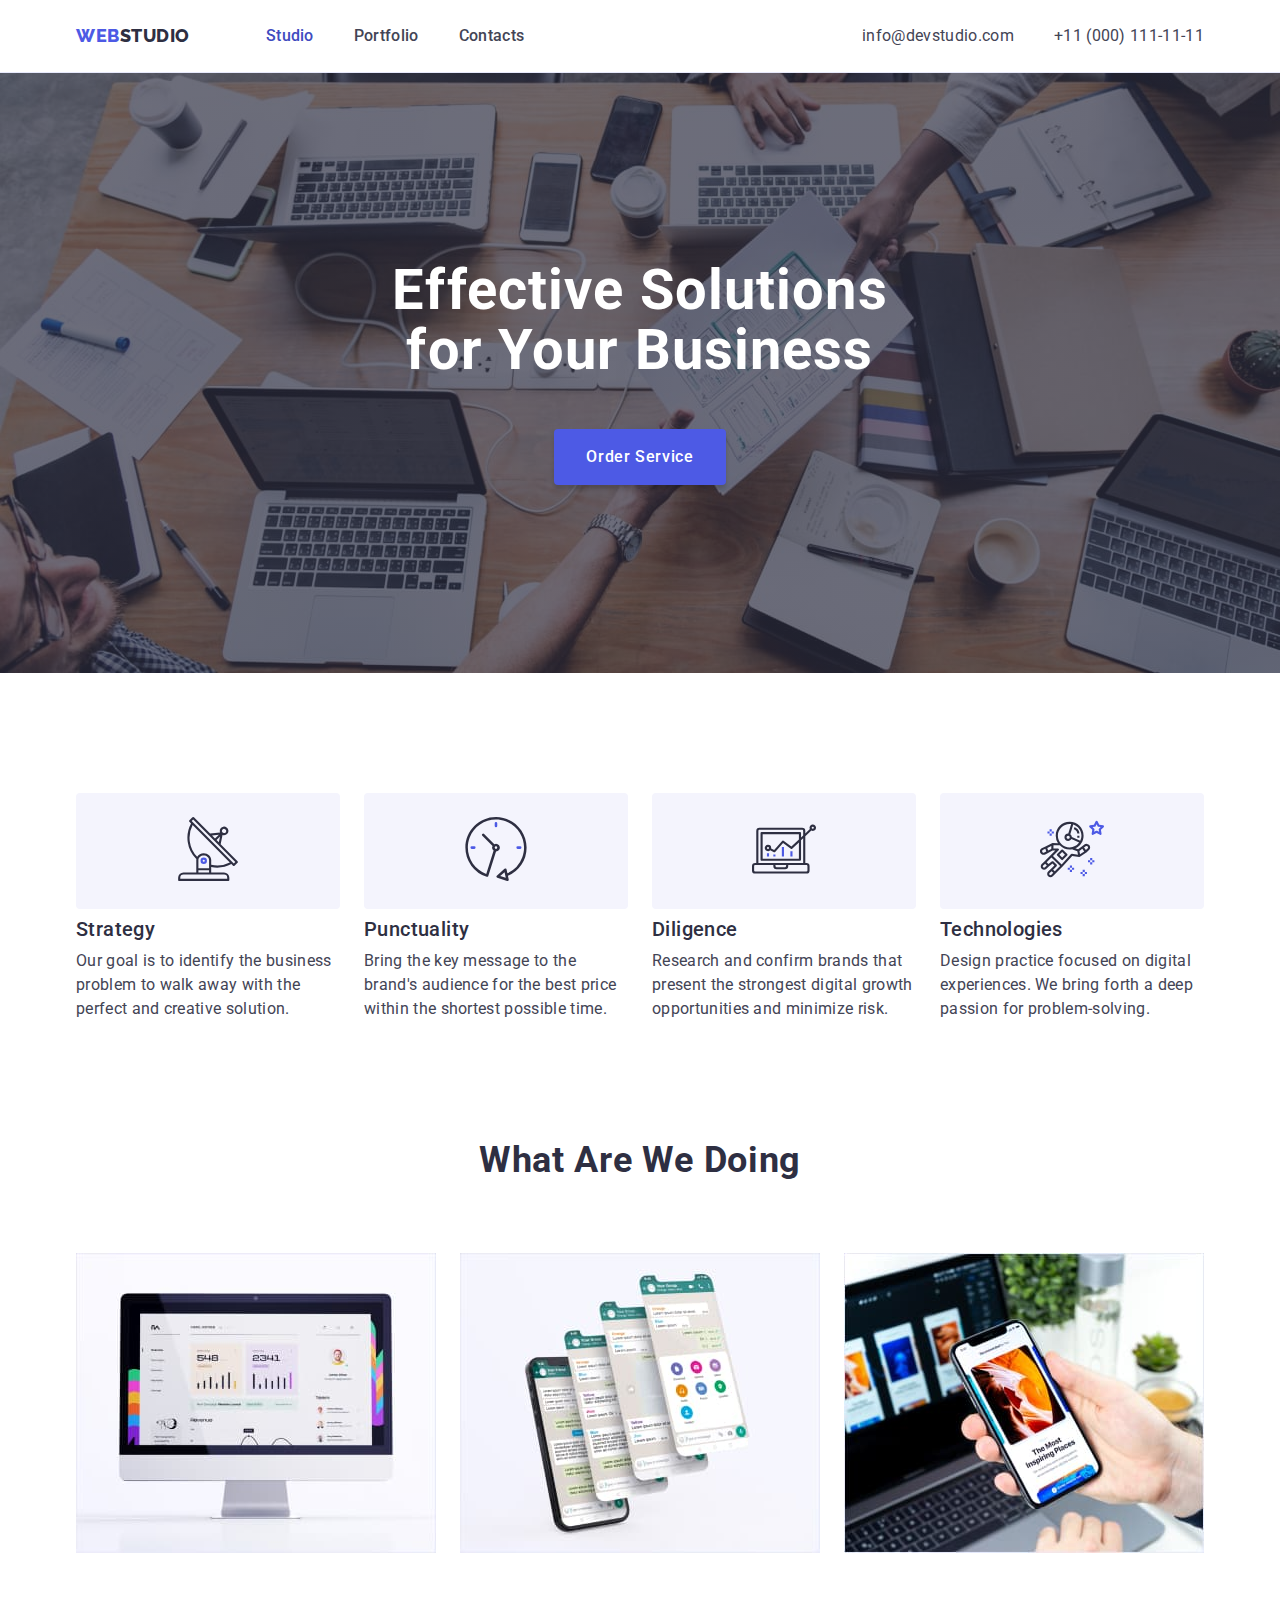
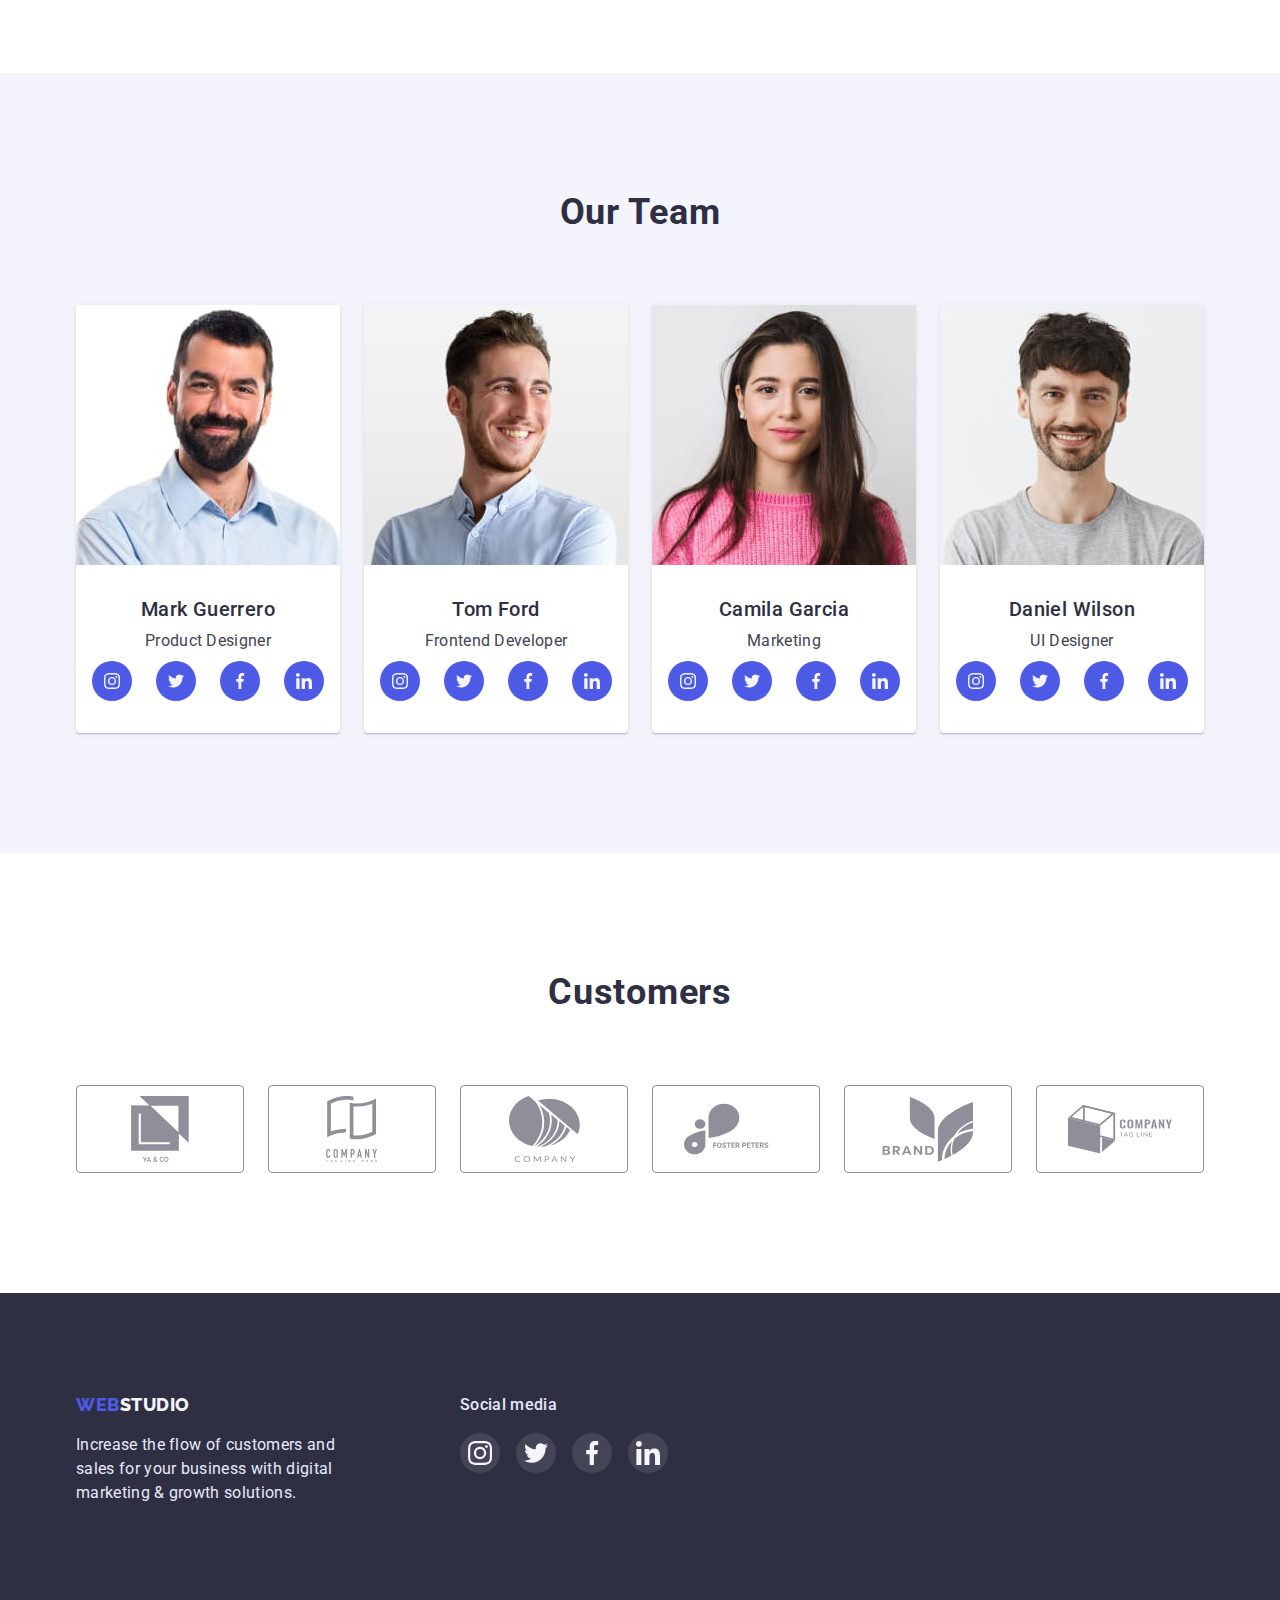
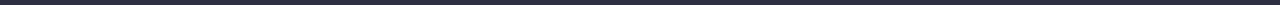
==== index.html @ a39026bc "clone hw4" ====
<!DOCTYPE html>
<html lang="en">
  <head>
    <meta charset="UTF-8" />
    <meta http-equiv="X-UA-Compatible" content="IE=edge" />
    <meta name="viewport" content="width=device-width, initial-scale=1.0" />
    <title>Studio</title>

    <!-- Fonts -->
    <link rel="preconnect" href="https://fonts.googleapis.com" />
    <link rel="preconnect" href="https://fonts.gstatic.com" crossorigin />
    <link
      href="https://fonts.googleapis.com/css2?family=Raleway:wght@800&family=Roboto:wght@400;500;700;900&display=swap"
      rel="stylesheet"
    />

    <!-- Modern Normalize -->
    <link
      rel="stylesheet"
      href="https://cdn.jsdelivr.net/npm/modern-normalize@1.1.0/modern-normalize.min.css"
    />

    <!-- Custome styles -->
    <link rel="stylesheet" href="./css/styles.css" />
  </head>
  <body>
    <!-- Header -->
    <header class="header">
      <div class="container container-header">
        <nav class="page-nav">
          <a class="logo link" href="index.html">Web<span class="logo-dark">Studio</span></a>
          <ul class="menu list">
            <li class="menu-item">
              <a class="menu-link link current" href="index.html">Studio</a>
            </li>
            <li class="menu-item">
              <a class="menu-link link" href="./portfolio.html">Portfolio</a>
            </li>
            <li class="menu-item">
              <a class="menu-link link" href="">Contacts</a>
            </li>
          </ul>
        </nav>
        <ul class="contact">
          <li class="contact-item">
            <a class="contact-item link" href="mailto:info@devstudio.com">info@devstudio.com</a>
          </li>
          <li class="contact-item">
            <a class="contact-item link" href="tel:+110001111111">+11 (000) 111-11-11</a>
          </li>
        </ul>
      </div>
    </header>
    <main>
      <!--HERO-->
      <section class="hero">
        <div class="container">
          <h1 class="hero-title">Effective Solutions for Your Business</h1>
          <button class="modal-btn" type="button">Order Service</button>
        </div>
      </section>

      <!-- Feature -->
      <section>
        <div class="container">
          <h2 class="title visually-hidden">we are your best choice</h2>
          <ul class="list-feature">
            <li class="title-list">
              <div class="icon-bg">
                <svg class="feature-icon" width="64" height="64">
                  <use href="./images/icons.svg#antenna"></use>
                </svg>
              </div>

              <h3 class="subtitle">Strategy</h3>
              <p class="desc">
                Our goal is to identify the business problem to walk away with the perfect and
                creative solution.
              </p>
            </li>
            <li class="title-list">
              <div class="icon-bg">
                <svg class="feature-icon" width="64" height="64">
                  <use href="./images/icons.svg#clock"></use>
                </svg>
              </div>
              <h3 class="subtitle">Punctuality</h3>
              <p class="desc">
                Bring the key message to the brand's audience for the best price within the shortest
                possible time.
              </p>
            </li>
            <li class="title-list">
              <div class="icon-bg">
                <svg class="feature-icon" width="64" height="64">
                  <use href="./images/icons.svg#diagram"></use>
                </svg>
              </div>
              <h3 class="subtitle">Diligence</h3>
              <p class="desc">
                Research and confirm brands that present the strongest digital growth opportunities
                and minimize risk.
              </p>
            </li>
            <li class="title-list">
              <div class="icon-bg">
                <svg class="feature-icon" width="64" height="64">
                  <use href="./images/icons.svg#astronaut"></use>
                </svg>
              </div>
              <h3 class="subtitle">Technologies</h3>
              <p class="desc">
                Design practice focused on digital experiences. We bring forth a deep passion for
                problem-solving.
              </p>
            </li>
          </ul>
        </div>
      </section>

      <!-- what are we doing -->
      <section class="work">
        <div class="container">
          <h2 class="title-work title">What are we doing</h2>
          <ul class="list-work">
            <li>
              <img src="./images/img_1.jpg" alt="computer" width="360" height="300" />
            </li>
            <li>
              <img src="./images/img_2.jpg" alt="applications" width="360" height="300" />
            </li>
            <li>
              <img src="./images/img_3.jpg" alt="phone" width="360" height="300" />
            </li>
          </ul>
        </div>
      </section>

      <!-- Team -->
      <section class="team">
        <div class="container">
          <h2 class="section-title title">Our Team</h2>
          <ul class="list-team">
            <li class="item-team">
              <img src="./images/team_1.jpg" alt="Mark Guerrero" width="264" height="260" />
              <div class="container-team-desc">
                <h3 class="subtitle subtitle-team">Mark Guerrero</h3>
                <p class="desc name-team">Product Designer</p>
                <ul class="socials list">
                  <li class="socials-item">
                    <a
                      class="socials-link"
                      href="index.html"
                      aria-label="Instagram"
                      target="_blank"
                      rel="noopener nooreferrer"
                    >
                      <svg class="socials-icon" width="16" height="16">
                        <use href="./images/icons.svg#instagram"></use>
                      </svg>
                    </a>
                  </li>
                  <li class="socials-item">
                    <a
                      class="socials-link"
                      href="index.html"
                      aria-label="twitter"
                      target="_blank"
                      rel="noopener nooreferrer"
                    >
                      <svg class="socials-icon" width="16" height="16">
                        <use href="./images/icons.svg#twitter"></use>
                      </svg>
                    </a>
                  </li>
                  <li class="socials-item">
                    <a
                      class="socials-link"
                      href="index.html"
                      aria-label="facebook"
                      target="_blank"
                      rel="noopener nooreferrer"
                    >
                      <svg class="socials-icon" width="16" height="16">
                        <use href="./images/icons.svg#facebook"></use>
                      </svg>
                    </a>
                  </li>
                  <li class="socials-item">
                    <a
                      class="socials-link"
                      href="index.html"
                      aria-label="linkedin"
                      target="_blank"
                      rel="noopener nooreferrer"
                    >
                      <svg class="socials-icon" width="16" height="16">
                        <use href="./images/icons.svg#linkedin"></use>
                      </svg>
                    </a>
                  </li>
                </ul>
              </div>
            </li>
            <li class="item-team">
              <img src="./images/team_2.jpg" alt="Tom Ford" width="264" height="260" />
              <div class="container-team-desc">
                <h3 class="subtitle subtitle-team">Tom Ford</h3>
                <p class="desc name-team">Frontend Developer</p>
                <ul class="socials list">
                  <li class="socials-item">
                    <a
                      class="socials-link"
                      href="index.html"
                      aria-label="Instagram"
                      target="_blank"
                      rel="noopener nooreferrer"
                    >
                      <svg class="socials-icon" width="16" height="16">
                        <use href="./images/icons.svg#instagram"></use>
                      </svg>
                    </a>
                  </li>
                  <li class="socials-item">
                    <a
                      class="socials-link"
                      href="index.html"
                      aria-label="twitter"
                      target="_blank"
                      rel="noopener nooreferrer"
                    >
                      <svg class="socials-icon" width="16" height="16">
                        <use href="./images/icons.svg#twitter"></use>
                      </svg>
                    </a>
                  </li>
                  <li class="socials-item">
                    <a
                      class="socials-link"
                      href="index.html"
                      aria-label="facebook"
                      target="_blank"
                      rel="noopener nooreferrer"
                    >
                      <svg class="socials-icon" width="16" height="16">
                        <use href="./images/icons.svg#facebook"></use>
                      </svg>
                    </a>
                  </li>
                  <li class="socials-item">
                    <a
                      class="socials-link"
                      href="index.html"
                      aria-label="linkedin"
                      target="_blank"
                      rel="noopener nooreferrer"
                    >
                      <svg class="socials-icon" width="16" height="16">
                        <use href="./images/icons.svg#linkedin"></use>
                      </svg>
                    </a>
                  </li>
                </ul>
              </div>
            </li>
            <li class="item-team">
              <img src="./images/team_3.jpg" alt="Camila Garcia" width="264" height="260" />
              <div class="container-team-desc">
                <h3 class="subtitle subtitle-team">Camila Garcia</h3>
                <p class="desc name-team">Marketing</p>
                <ul class="socials list">
                  <li class="socials-item">
                    <a
                      class="socials-link"
                      href="index.html"
                      aria-label="Instagram"
                      target="_blank"
                      rel="noopener nooreferrer"
                    >
                      <svg class="socials-icon" width="16" height="16">
                        <use href="./images/icons.svg#instagram"></use>
                      </svg>
                    </a>
                  </li>
                  <li class="socials-item">
                    <a
                      class="socials-link"
                      href="index.html"
                      aria-label="twitter"
                      target="_blank"
                      rel="noopener nooreferrer"
                    >
                      <svg class="socials-icon" width="16" height="16">
                        <use href="./images/icons.svg#twitter"></use>
                      </svg>
                    </a>
                  </li>
                  <li class="socials-item">
                    <a
                      class="socials-link"
                      href="index.html"
                      aria-label="facebook"
                      target="_blank"
                      rel="noopener nooreferrer"
                    >
                      <svg class="socials-icon" width="16" height="16">
                        <use href="./images/icons.svg#facebook"></use>
                      </svg>
                    </a>
                  </li>
                  <li class="socials-item">
                    <a
                      class="socials-link"
                      href="index.html"
                      aria-label="linkedin"
                      target="_blank"
                      rel="noopener nooreferrer"
                    >
                      <svg class="socials-icon" width="16" height="16">
                        <use href="./images/icons.svg#linkedin"></use>
                      </svg>
                    </a>
                  </li>
                </ul>
              </div>
            </li>
            <li class="item-team">
              <img src="./images/team_4.jpg" alt="Daniel Wilson" width="264" height="260" />
              <div class="container-team-desc">
                <h3 class="subtitle subtitle-team">Daniel Wilson</h3>
                <p class="desc name-team">UI Designer</p>
                <ul class="socials list">
                  <li class="socials-item">
                    <a
                      class="socials-link"
                      href="index.html"
                      aria-label="Instagram"
                      target="_blank"
                      rel="noopener nooreferrer"
                    >
                      <svg class="socials-icon" width="16" height="16">
                        <use href="./images/icons.svg#instagram"></use>
                      </svg>
                    </a>
                  </li>
                  <li class="socials-item">
                    <a
                      class="socials-link"
                      href="index.html"
                      aria-label="twitter"
                      target="_blank"
                      rel="noopener nooreferrer"
                    >
                      <svg class="socials-icon" width="16" height="16">
                        <use href="./images/icons.svg#twitter"></use>
                      </svg>
                    </a>
                  </li>
                  <li class="socials-item">
                    <a
                      class="socials-link"
                      href="index.html"
                      aria-label="facebook"
                      target="_blank"
                      rel="noopener nooreferrer"
                    >
                      <svg class="socials-icon" width="16" height="16">
                        <use href="./images/icons.svg#facebook"></use>
                      </svg>
                    </a>
                  </li>
                  <li class="socials-item">
                    <a
                      class="socials-link"
                      href="index.html"
                      aria-label="linkedin"
                      target="_blank"
                      rel="noopener nooreferrer"
                    >
                      <svg class="socials-icon" width="16" height="16">
                        <use href="./images/icons.svg#linkedin"></use>
                      </svg>
                    </a>
                  </li>
                </ul>
              </div>
            </li>
          </ul>
        </div>
      </section>
      <!-- Customers -->
      <section>
        <div class="container customers">
          <h2 class="section-title title">Customers</h2>
          <ul class="customers-list">
            <li class="customers-item">
              <a
                class="customers-link"
                href="index.html"
                aria-label="client"
                target="_blank"
                rel="noopener nooreferrer"
              >
                <svg class="customers-icon" width="104" height="66">
                  <use href="./images/icons.svg#client"></use>
                </svg>
              </a>
            </li>
            <li>
              <a
                class="customers-link"
                href="index.html"
                aria-label="client"
                target="_blank"
                rel="noopener nooreferrer"
              >
                <svg class="customers-icon" width="104" height="66">
                  <use href="./images/icons.svg#client-1"></use>
                </svg>
              </a>
            </li>
            <li>
              <a
                class="customers-link"
                href="index.html"
                aria-label="client"
                target="_blank"
                rel="noopener nooreferrer"
              >
                <svg class="customers-icon" width="104" height="66">
                  <use href="./images/icons.svg#client-2"></use>
                </svg>
              </a>
            </li>
            <li>
              <a
                class="customers-link"
                href="index.html"
                aria-label="client"
                target="_blank"
                rel="noopener nooreferrer"
              >
                <svg class="customers-icon" width="104" height="66">
                  <use href="./images/icons.svg#client-3"></use>
                </svg>
              </a>
            </li>
            <li>
              <a
                class="customers-link"
                href="index.html"
                aria-label="client"
                target="_blank"
                rel="noopener nooreferrer"
              >
                <svg class="customers-icon" width="104" height="66">
                  <use href="./images/icons.svg#client-4"></use>
                </svg>
              </a>
            </li>
            <li>
              <a
                class="customers-link"
                href="index.html"
                aria-label="client"
                target="_blank"
                rel="noopener nooreferrer"
              >
                <svg class="customers-icon" width="104" height="66">
                  <use href="./images/icons.svg#client-5"></use>
                </svg>
              </a>
            </li>
          </ul>
        </div>
      </section>
    </main>
    <!-- footer -->
    <footer class="footer">
      <div class="container-footer container">
        <div class="logo-footer">
          <a class="logo link" href="index.html">Web<span class="logo-light">Studio</span></a>
          <p class="footer-desc">
            Increase the flow of customers and sales for your business with digital marketing &
            growth solutions.
          </p>
        </div>
        <div class="social-media">
          <p class="footer-social-desc">Social media</p>
          <div class="">
            <ul class="footer-social">
              <li class="footer-socials-item">
                <a
                  class="footer-social-link"
                  href="index.html"
                  aria-label="Instagram"
                  target="_blank"
                  rel="noopener nooreferrer"
                >
                  <svg class="footer-socials-icon" width="24" height="24">
                    <use href="./images/icons.svg#instagram"></use>
                  </svg>
                </a>
              </li>
              <li class="footer-socials-item">
                <a
                  class="footer-social-link"
                  href="index.html"
                  aria-label="twitter"
                  target="_blank"
                  rel="noopener nooreferrer"
                >
                  <svg class="socials-icon" width="24" height="24">
                    <use href="./images/icons.svg#twitter"></use>
                  </svg>
                </a>
              </li>
              <li class="footer-socials-item">
                <a
                  class="footer-social-link"
                  href="index.html"
                  aria-label="facebook"
                  target="_blank"
                  rel="noopener nooreferrer"
                >
                  <svg class="socials-icon" width="24" height="24">
                    <use href="./images/icons.svg#facebook"></use>
                  </svg>
                </a>
              </li>
              <li class="footer-socials-item">
                <a
                  class="footer-social-link"
                  href="index.html"
                  aria-label="linkedin"
                  target="_blank"
                  rel="noopener nooreferrer"
                >
                  <svg class="socials-icon" width="24" height="24">
                    <use href="./images/icons.svg#linkedin"></use>
                  </svg>
                </a>
              </li>
            </ul>
          </div>
        </div>
      </div>
    </footer>
  </body>
</html>
---- css/styles.css ----
:root {
    --primary-text-color: #434455;
    --secondary-text-color: #E7E9FC;
    --title-text-color: #2E2F42;
    --primary-white-color: #ffffff;
    --secondary-bg-color: #F4F4FD;
    --accent-color: #404BBF;
    --secondary-accent-color: #4D5AE5;
    --logo-secondary-color: #F4F4FD;
    --link-bg-footer: #31D0AA;
    --primary-bg-customers: #8E8F99;
}

body {
    background-color: var(--primary-white-color);
    color: var(--primary-text-color);
    font-size: 16px;
    font-family: 'Roboto', sans-serif;
    letter-spacing: 0.02em;
}

/* reset start */

h1, h2, h3, h4, h5, h6, p {
    margin: 0;
}

img {
    display: block;
    max-width: 100%;
    height: auto;
}

button {
    display: block;
    border: none;
    border-radius: 4px;
    cursor: pointer;
}

ul, ol {
    margin: 0;
    padding: 0;
    list-style: none;
}

a {
    text-decoration: none;
}

section {
    padding: 120px 0;
}

.container {
    width: 1158px;
    margin: 0 auto;
    padding: 0 15px;
}

.link {
    text-decoration: none;
}
/* reset end */


.visually-hidden {
    position: absolute;
    overflow: hidden;
    clip: rect(0 0 0 0);
    width: 1px;
    height: 1px;
    margin: -1px;
    padding: 0;
    border: 0;
    white-space: nowrap;
    clip-path: inset(100%);
}


/**
  |============================
  | header
  |============================
*/
.header {
    border-bottom: 1px solid var(--secondary-text-color);
}

.container-header {
    display: flex;
    align-items: center;
}

.page-nav {
    display: flex;
    align-items: center;  
}


/**
  |============================
  | header-logo
  |============================
*/
.logo {
    margin-right: 76px;
    color: var(--secondary-accent-color);
    font-weight: 800;
    font-size: 18px;
    font-family: 'Raleway';
    line-height: 1.33;
    letter-spacing: 0.03em;
    text-transform: uppercase;
}

.logo-dark {
    color: var(--title-text-color);
}


/**
  |============================
  | header-nav
  |============================
*/
.menu {
    display: flex;
    gap: 40px;
}

.menu-link {
    padding-top: 24px;
    padding-bottom: 24px;
    color:inherit;
    font-weight: 500;
    font-size: 16px;
    line-height: 1.5;
    letter-spacing: 0.02em;
}

.menu-link:hover,
.menu-link:focus {
    color: var(--accent-color);
}

.menu-item .link.current {
    color: var(--accent-color);
}


/**
  |============================
  | mailto-tel
  |============================
*/
.contact {
    display: flex;
    gap: 40px;
    align-items: center; 
    margin-left: auto;  
}

.contact-item {
    padding-top: 24px;
    padding-bottom: 24px;
    color: var(--primary-text-color);
    font-size: 16px;
    line-height: 1.5;
    letter-spacing: 0.02em;
}

.contact-item:hover,
.contact-item:focus {
    color: var(--accent-color);
}


/**
  |============================
  | hero
  |============================
*/
.hero {
    max-width: 1440px;
    height: 600px;
    margin: 0 auto;
    padding: 188px 0;
    background-color: var(--title-text-color);
    background-image: linear-gradient(rgba(46, 47, 66, 0.7), rgba(46, 47, 66, 0.7)), url(../images/people-office.jpg);
    background-repeat: no-repeat;
    text-align: center;
}

.hero-title {
    width: 496px;
    margin-right: auto;
    margin-bottom: 48px;
    margin-left: auto;
    color: var(--primary-white-color);
    font-weight: 700;
    font-size: 56px;
    line-height: 1.07;
    letter-spacing: 0.02em;
    text-align: center;
}

.modal-btn {
    align-items: center;
    min-width: 169px;
    margin-right: auto;
    margin-left: auto;
    padding: 16px 32px;
    background-color: var(--secondary-accent-color);
    color: var(--primary-white-color);
    box-shadow: 0px 4px 4px rgba(0, 0, 0, 0.15);
    font-weight: 500;
    font-size: 16px;
    line-height: 1.5;
    letter-spacing: 0.04em;
}

.modal-btn:hover,
.modal-btn:focus {
    background: var(--accent-color);
}


/**
  |============================
  | main
  |============================
*/
.title {
    color: var(--title-text-color);
    font-weight: 700;
    font-size: 36px;
    line-height: 1.11;
    letter-spacing: 0.02em;
    text-align: center;
    text-transform: capitalize;
} 

.subtitle {
    margin-bottom: 8px;
    color: var(--title-text-color);
    font-weight: 500;
    font-size: 20px;
    line-height: 1.2;
    letter-spacing: 0.02em;
}

.desc {
    color: var(--primary-text-color);
    font-size: 16px;
    line-height: 1.5;
    letter-spacing: 0.02em;
}


/**
  |============================
  | feature
  |============================
*/
.list-feature {
   display: flex;
   gap: 24px;  
}

.icon-bg {
    max-width: 264px;
    margin-bottom: 8px;
    padding: 24px 100px;
    border-radius: 4px;
    background-color: var(--logo-secondary-color);
}


/**
  |============================
  | what are we doing
  |============================
*/
.work {
    padding-top: 0;
}

.title-work {
    margin-bottom: 72px;
}

.list-work {
    display: flex;
    flex-wrap: wrap;
    gap: 24px;
    justify-content: center;
}



/**
  |============================
  | team
  |============================
*/
.team {
    background-color: var(--secondary-bg-color);
} 

.section-title {
    margin-bottom: 72px;
}

.subtitle-team {
    margin-bottom: 8px;
}

.list-team {
    display: flex;
    gap: 24px;
    justify-content: center;
}

.item-team {
    border-radius: 0px 0px 4px 4px;
    background-color: var(--primary-white-color);
    box-shadow: 0px 1px 6px rgba(46, 47, 66, 0.08), 0px 1px 1px rgba(46, 47, 66, 0.16), 0px 2px 1px rgba(46, 47, 66, 0.08);
    text-align: center;
}

.container-team-desc {
    padding: 32px 16px;
}

.name-team {
    margin-bottom: 8px;
}

.socials {
    display: flex;
    gap: 24px;
    justify-content: center;
}

.socials-link {
    display: flex;
    justify-content: center;
    align-items: center;
    width: 40px;
    height: 40px;
    border-radius: 50%;
    background-color: var(--secondary-accent-color);
    color: var(--logo-secondary-color);
}

.socials-link:hover,
.socials-link:focus {
background-color: var(--accent-color);
}

.socials-icon {
    fill: var(--logo-secondary-color);
}


/**
  |============================
  | portfolio-filter
  |============================
*/
.section-portfolio {
    padding-top: 96px;
}

.list-filter {
    display: flex;
    flex-direction: row;
    gap: 24px;
    justify-content: center;
    align-items: center;
    margin-bottom: 72px;
}

.nav-portfolio {
    padding: 12px 24px;
    border: 1px solid var(--secondary-text-color);
    border-radius: 4px;
    background-color: var(--secondary-bg-color);
    color: var(--secondary-accent-color);
    font-weight: 500;
    font-size: 16px;
    font-family: inherit;
    line-height: 1.5;
    letter-spacing: 0.04em;
    text-align: center;
    cursor: pointer;
}

.nav-portfolio:hover,
.nav-portfolio:focus {
    background-color: var(--accent-color);
    color: var(--primary-white-color);
    box-shadow: 0px 3px 1px rgba(0, 0, 0, 0.1), 0px 2px 1px rgba(0, 0, 0, 0.08), 0px 2px 2px rgba(0, 0, 0, 0.12);
}


/**
  |============================
  | list portfolio
  |============================
*/
.list-portfolio {
    display: flex;
    flex-wrap: wrap;
    row-gap: 48px;
    justify-content: center;
    align-items: center;
    column-gap: 24px;
}

.link-portfolio {
    display: block;
    box-shadow: 0px 1px 6px rgba(46, 47, 66, 0.08);
}

.link-portfolio:hover,
.link-portfolio:focus {
    box-shadow: 0px 1px 6px rgba(46, 47, 66, 0.08), 0px 1px 1px rgba(46, 47, 66, 0.16), 0px 2px 1px rgba(46, 47, 66, 0.08);
}

.wrapper-portfolio {
    padding: 32px 16px;
    border: 1px solid var(--secondary-text-color);
    border-top: none;
}


/**
  |============================
  | customers
  |============================
*/
/* .customers-section {
    padding-top: 0;
} */

/* .customers {
    display: flex;
    flex-direction: column;
    gap: 72px;
    align-items: center;
    padding-top: 130px;
} */

.customers-list {
    display: flex;
    flex-direction: row;
    gap: 24px;
}

.customers-link {
    display: flex;
    justify-content: center;
    align-items: center;
    width: 168px;
    height: 88px;
    border: 1px solid currentColor;
    border-radius: 4px;
    color: var(--primary-bg-customers);
}

.customers-icon {
    fill: currentColor;
}

.customers-link:hover,
.customers-link:focus {
    color: var(--accent-color);
}


/**
  |============================
  | footer
  |============================
*/
.footer {
    padding: 100px 0;
    background-color: var(--title-text-color);
}

.container-footer {
    display: flex;
}

 .social-media {
    margin-left: 120px;
}

.footer-social-link {
    display: flex;
    justify-content: center;
    align-items: center;
    width: 40px;
    height: 40px;
    border-radius: 50%;
    background-color: rgba(255, 255, 255, 0.1);
    fill: var(--logo-secondary-color);
}

.footer-social {
    display: flex;
    flex-direction: row;
    gap: 16px;
}

.footer-social-link:hover,
.footer-social-link:focus {
background-color: var(--link-bg-footer);
}

.logo-light {
    color: var(--logo-secondary-color);
}

.footer-desc {
    max-width: 264px;
    margin-top: 16px;
    /* min-height: 110px; */
    color: var(--secondary-text-color);
    font-weight: 400;
    font-size: 16px;
    line-height: 1.5;
    letter-spacing: 0.02em;
}

.footer-social-desc {
    margin-bottom: 16px;
    color: var(--secondary-text-color);
    font-weight: 500;
    font-size: 16px;
    line-height: 1.5;
    letter-spacing: 0.02em;
}
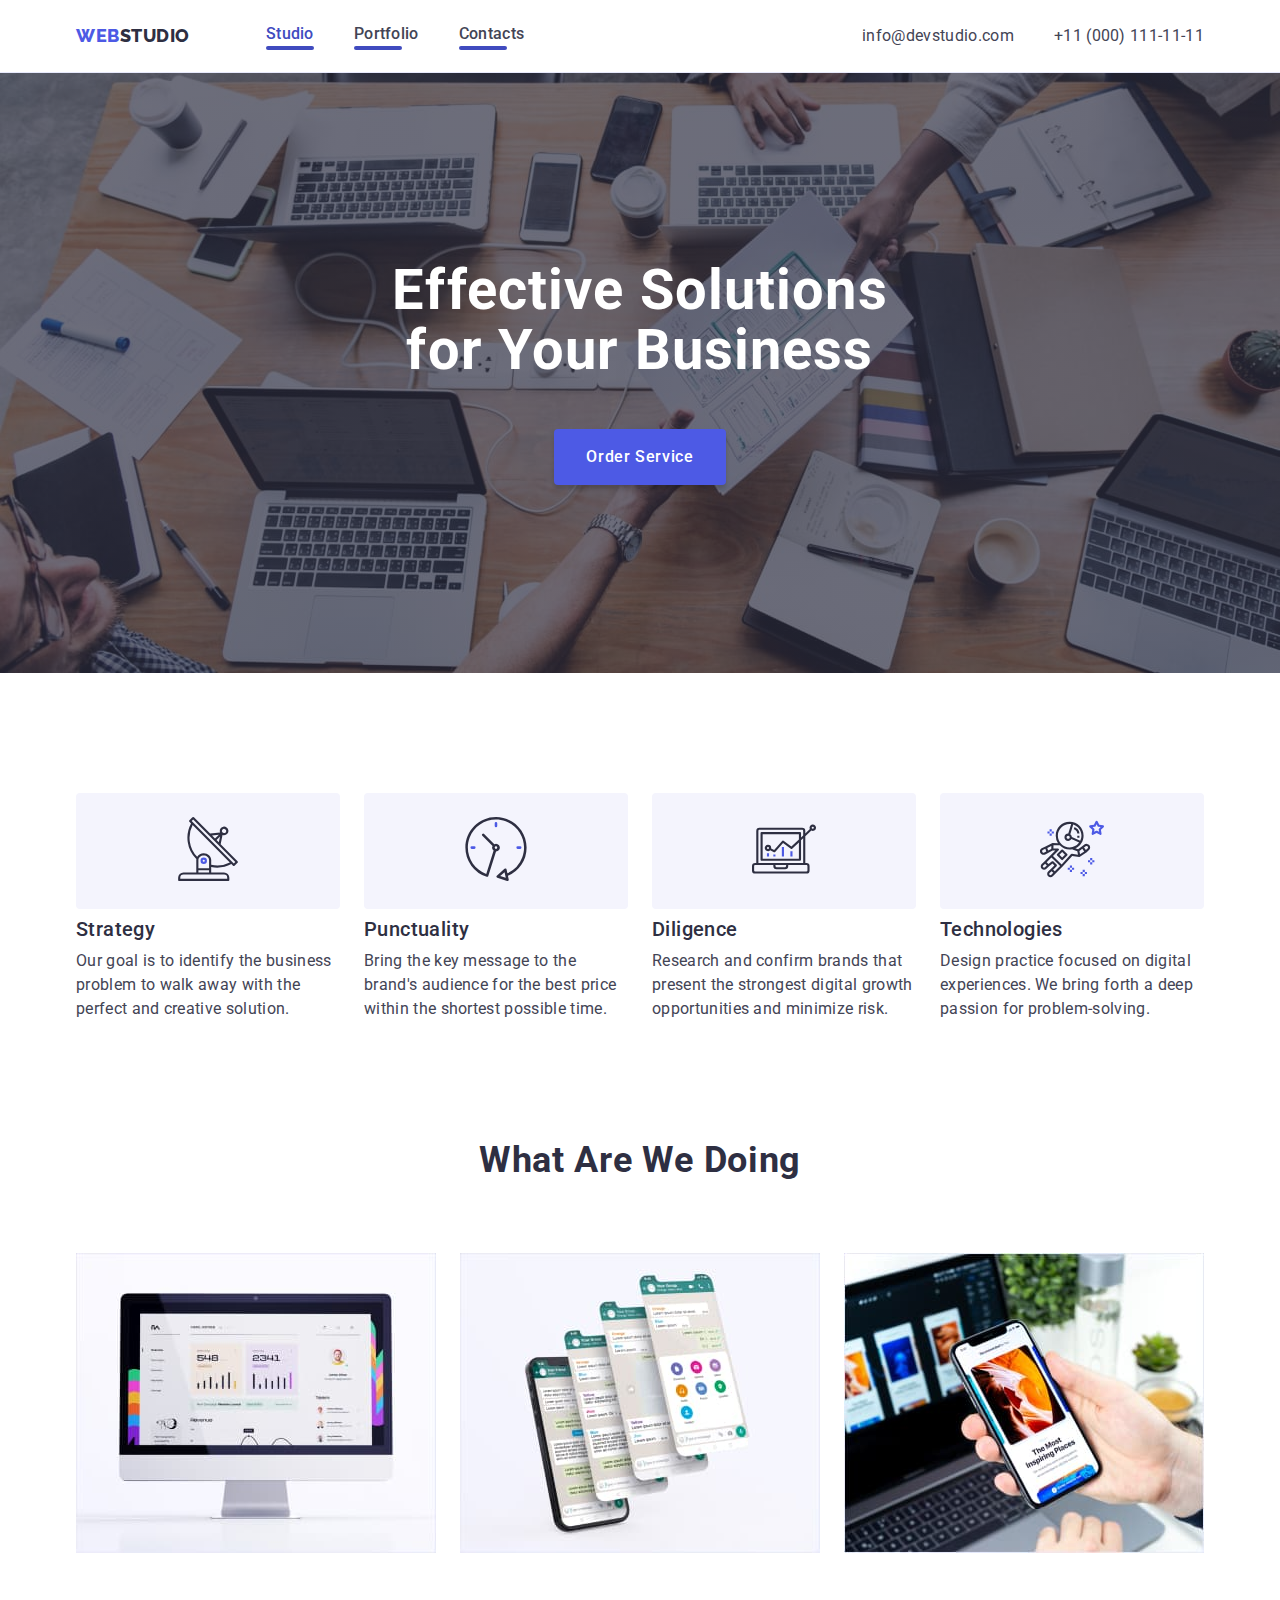
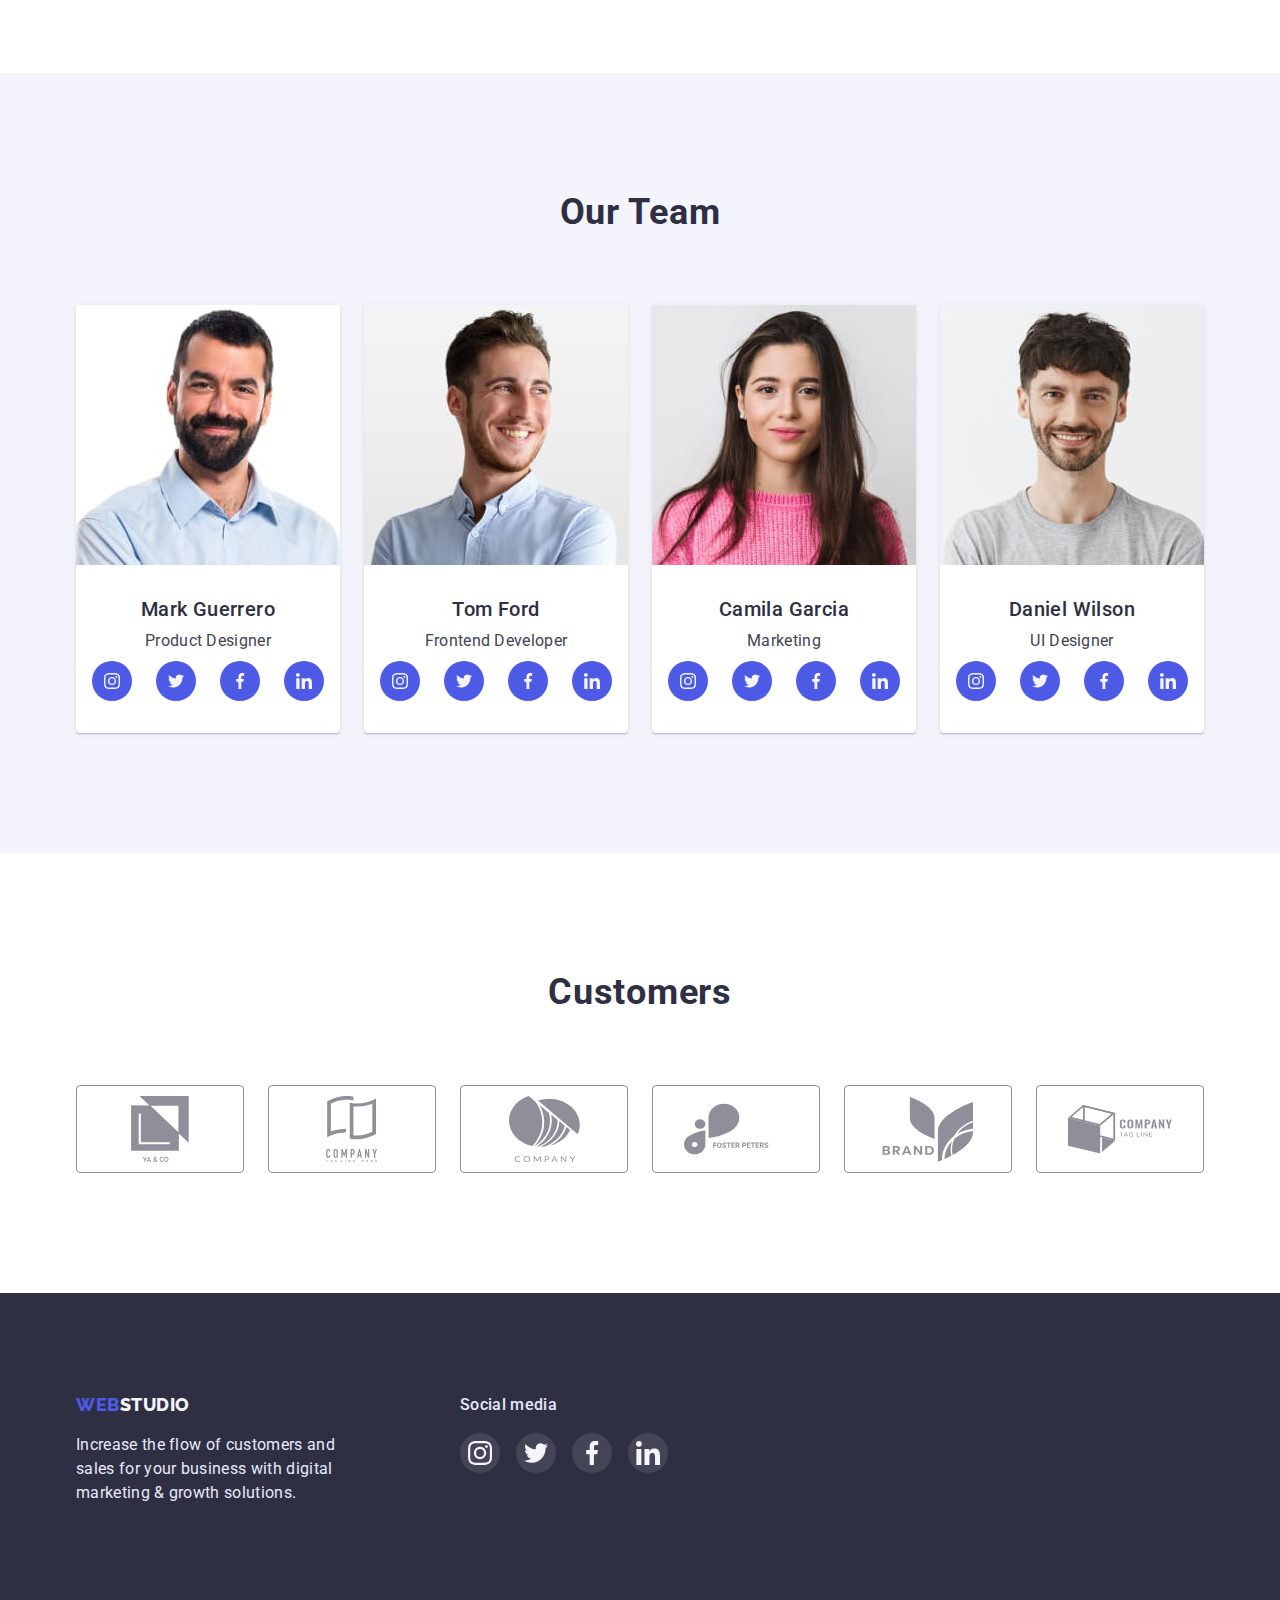
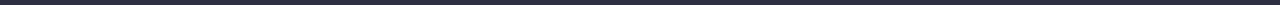
==== commit f8747cee: "modal window" ====
--- a/index.html
+++ b/index.html
@@ -7,8 +7,8 @@
     <title>Studio</title>
 
     <!-- Fonts -->
-    <link rel="preconnect" href="https://fonts.googleapis.com" />
-    <link rel="preconnect" href="https://fonts.gstatic.com" crossorigin />
+    <link href="https://fonts.googleapis.com" rel="preconnect" />
+    <link href="https://fonts.gstatic.com" rel="preconnect" crossorigin />
     <link
       href="https://fonts.googleapis.com/css2?family=Raleway:wght@800&family=Roboto:wght@400;500;700;900&display=swap"
       rel="stylesheet"
@@ -16,12 +16,12 @@
 
     <!-- Modern Normalize -->
     <link
+      href="https://cdn.jsdelivr.net/npm/modern-normalize@1.1.0/modern-normalize.min.css"
       rel="stylesheet"
-      href="https://cdn.jsdelivr.net/npm/modern-normalize@1.1.0/modern-normalize.min.css"
     />
 
     <!-- Custome styles -->
-    <link rel="stylesheet" href="./css/styles.css" />
+    <link href="./css/styles.css" rel="stylesheet" />
   </head>
   <body>
     <!-- Header -->
@@ -37,7 +37,7 @@
               <a class="menu-link link" href="./portfolio.html">Portfolio</a>
             </li>
             <li class="menu-item">
-              <a class="menu-link link" href="">Contacts</a>
+              <a class="menu-link link" href>Contacts</a>
             </li>
           </ul>
         </nav>
@@ -54,9 +54,9 @@
     <main>
       <!--HERO-->
       <section class="hero">
-        <div class="container">
+        <div class="container container-hero">
           <h1 class="hero-title">Effective Solutions for Your Business</h1>
-          <button class="modal-btn" type="button">Order Service</button>
+          <button data-modal-open class="modal-btn" type="button">Order Service</button>
         </div>
       </section>
 
@@ -546,5 +546,16 @@
         </div>
       </div>
     </footer>
+
+    <div class="backdrop is-hidden" data-modal>
+      <div class="modal">
+        <button class="modal-btm-close" data-modal-close>
+          <svg class="modal-btm-vector" width="8" height="8">
+            <use href="./images/icons.svg#vector"></use>
+          </svg>
+        </button>
+      </div>
+    </div>
+    <script src="./js/modal.js"></script>
   </body>
 </html>
--- a/css/styles.css
+++ b/css/styles.css
@@ -9,6 +9,7 @@
     --logo-secondary-color: #F4F4FD;
     --link-bg-footer: #31D0AA;
     --primary-bg-customers: #8E8F99;
+    --modal-bg: #fcfcfc;
 }
 
 body {
@@ -130,6 +131,9 @@
 }
 
 .menu-link {
+    /* display: flex;
+    flex-direction: column;
+    gap: 24px; */
     padding-top: 24px;
     padding-bottom: 24px;
     color:inherit;
@@ -144,6 +148,17 @@
     color: var(--accent-color);
 }
 
+.menu-link::after {
+    content: "";
+    display: block;
+    /* flex-grow: 1; */
+    width: 48px;
+    height: 4px;
+    border-radius: 2px;
+    background-color: var(--accent-color);
+
+}
+
 .menu-item .link.current {
     color: var(--accent-color);
 }
@@ -182,6 +197,7 @@
   |============================
 */
 .hero {
+    /* position: relative; */
     max-width: 1440px;
     height: 600px;
     margin: 0 auto;
@@ -225,6 +241,21 @@
     background: var(--accent-color);
 }
 
+/* .container-hero::before {
+    content: "";
+    position: absolute;
+    top: 0px;
+    left: 0px;
+    display: inline-block;
+    width: 100%;
+    height: 100%;
+    background-color: rgba(46, 47, 66, 0.4);
+    opacity: 0;
+}
+
+.container-hero:hover::before {
+    opacity: 1;
+} */
 
 /**
   |============================
@@ -542,4 +573,56 @@
     font-size: 16px;
     line-height: 1.5;
     letter-spacing: 0.02em;
+}
+
+
+/**
+  |============================
+  | modal
+  |============================
+*/
+
+.backdrop {
+    position: fixed;
+    top: 0;
+    left: 0;
+    width: 100%;
+    height: 100%;
+    background-color: rgba(46, 47, 66, 0.4);
+}
+
+.backdrop.is-hidden {
+    opacity: 0;
+    pointer-events: none;
+}
+
+.modal {
+    position: absolute;
+    top: 50%;
+    left: 50%;
+    width: 408px;
+    height: 584px;
+    border-radius: 4px;
+    background: var(--modal-bg);
+    transform: translate(-50%, -50%);
+}
+
+.modal-btm-close {
+    position: absolute;
+    top: 24px;
+    right: 24px;
+    width: 24px;
+    height: 24px;
+    border: 1px solid rgba(0, 0, 0, 0.1);
+    border-radius: 50%;
+    background-color: var(--secondary-text-color);
+}
+
+.modal-btm-vector {
+    position: absolute;
+    top: 33.33%;
+    right: 33.33%;
+    bottom: 33.33%;
+    left: 33.33%;
+
 }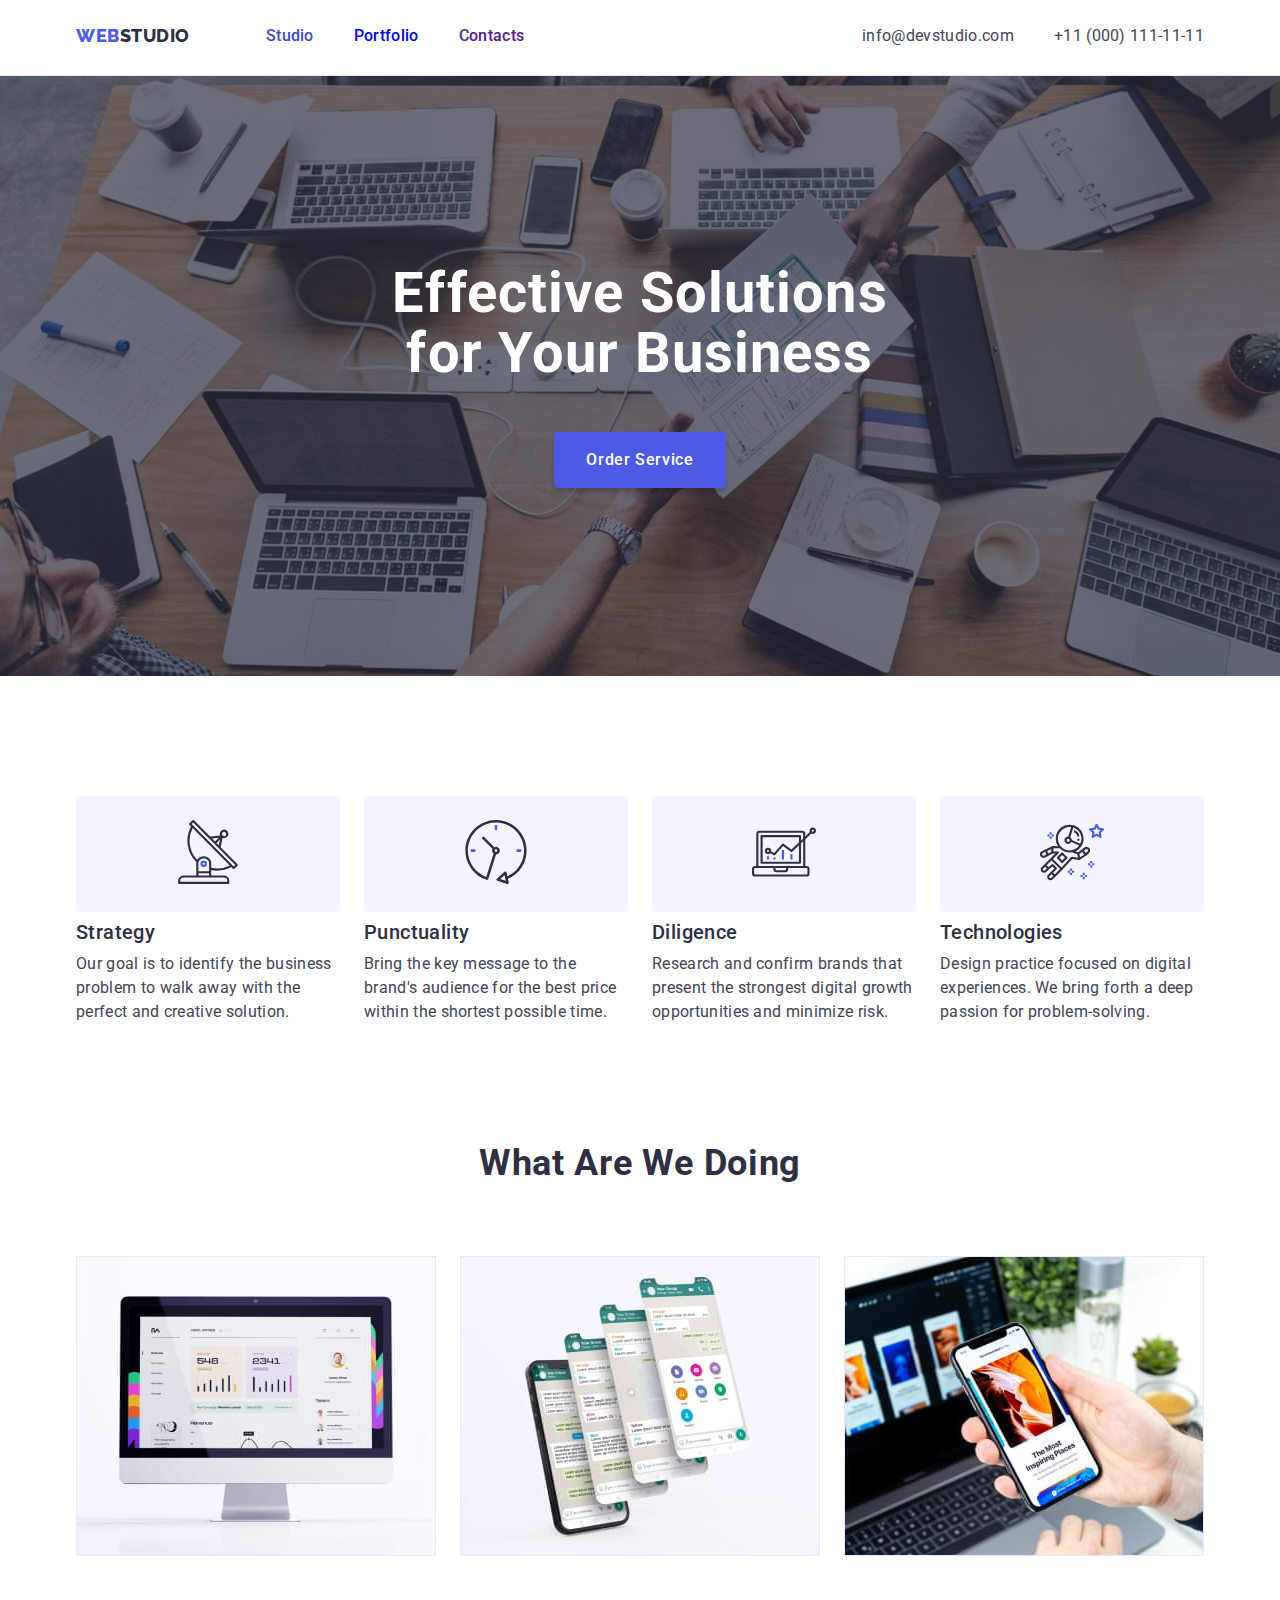
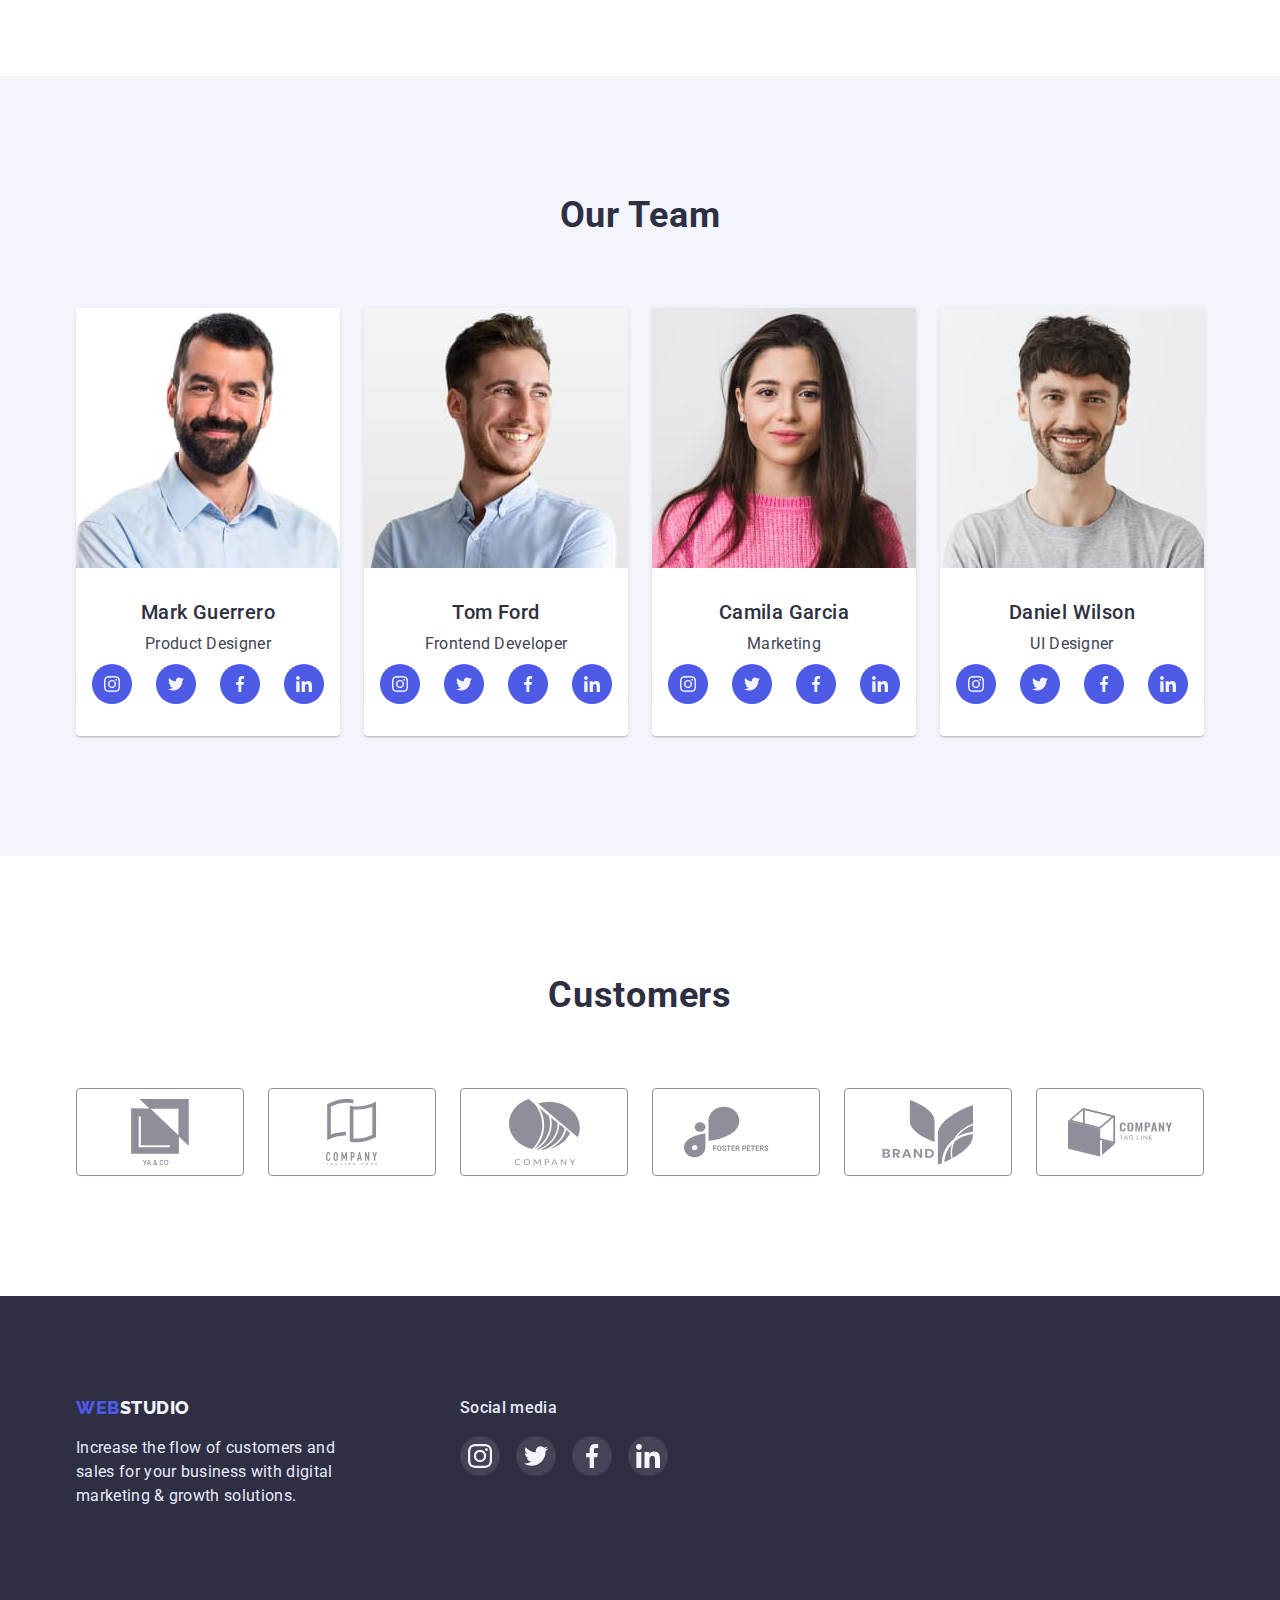
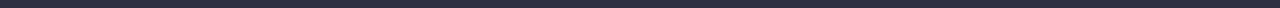
==== commit 536a09c9: "изменил transition" ====
--- a/index.html
+++ b/index.html
@@ -56,7 +56,7 @@
       <section class="hero">
         <div class="container container-hero">
           <h1 class="hero-title">Effective Solutions for Your Business</h1>
-          <button data-modal-open class="modal-btn" type="button">Order Service</button>
+          <button class="modal-btn" data-modal-open type="button">Order Service</button>
         </div>
       </section>
 
@@ -549,8 +549,8 @@
 
     <div class="backdrop is-hidden" data-modal>
       <div class="modal">
-        <button class="modal-btm-close" data-modal-close>
-          <svg class="modal-btm-vector" width="8" height="8">
+        <button class="modal-btn-close" data-modal-close>
+          <svg class="modal-btn-vector" width="8" height="8">
             <use href="./images/icons.svg#vector"></use>
           </svg>
         </button>
--- a/css/styles.css
+++ b/css/styles.css
@@ -10,6 +10,8 @@
     --link-bg-footer: #31D0AA;
     --primary-bg-customers: #8E8F99;
     --modal-bg: #fcfcfc;
+    --timing-function: cubic-bezier(0.4, 0, 0.2, 1);
+    --bg-backdrop: rgba(46, 47, 66, 0.4);
 }
 
 body {
@@ -19,6 +21,38 @@
     font-family: 'Roboto', sans-serif;
     letter-spacing: 0.02em;
 }
+
+/**
+  |============================
+  | main
+  |============================
+*/
+.title {
+    color: var(--title-text-color);
+    font-weight: 700;
+    font-size: 36px;
+    line-height: 1.11;
+    letter-spacing: 0.02em;
+    text-align: center;
+    text-transform: capitalize;
+} 
+
+.subtitle {
+    margin-bottom: 8px;
+    color: var(--title-text-color);
+    font-weight: 500;
+    font-size: 20px;
+    line-height: 1.2;
+    letter-spacing: 0.02em;
+}
+
+.desc {
+    color: var(--primary-text-color);
+    font-size: 16px;
+    line-height: 1.5;
+    letter-spacing: 0.02em;
+}
+
 
 /* reset start */
 
@@ -61,6 +95,7 @@
 
 .link {
     text-decoration: none;
+
 }
 /* reset end */
 
@@ -85,6 +120,7 @@
   |============================
 */
 .header {
+    height: 76px;
     border-bottom: 1px solid var(--secondary-text-color);
 }
 
@@ -131,16 +167,20 @@
 }
 
 .menu-link {
-    /* display: flex;
-    flex-direction: column;
-    gap: 24px; */
+    position: relative;
     padding-top: 24px;
-    padding-bottom: 24px;
-    color:inherit;
+    padding-bottom: 31px;
+    background-color:inherit;
     font-weight: 500;
     font-size: 16px;
     line-height: 1.5;
     letter-spacing: 0.02em;
+    
+}
+
+.menu-item .link.current {
+    color: var(--accent-color);
+    
 }
 
 .menu-link:hover,
@@ -150,19 +190,22 @@
 
 .menu-link::after {
     content: "";
-    display: block;
-    /* flex-grow: 1; */
-    width: 48px;
+    position: absolute;
+    bottom: 0;
+    left: 0;
+    width: 100%;
     height: 4px;
     border-radius: 2px;
     background-color: var(--accent-color);
-
-}
-
-.menu-item .link.current {
-    color: var(--accent-color);
-}
-
+    opacity: 0;
+    
+}
+
+.menu-link:hover::after {
+   width: 100%; 
+   opacity: 1;
+   transition: opacity 1250ms var(--timing-function);
+}
 
 /**
   |============================
@@ -191,13 +234,14 @@
 }
 
 
+
+
 /**
   |============================
   | hero
   |============================
 */
 .hero {
-    /* position: relative; */
     max-width: 1440px;
     height: 600px;
     margin: 0 auto;
@@ -221,6 +265,12 @@
     text-align: center;
 }
 
+
+/**
+  |============================
+  | modal btn hero
+  |============================
+*/
 .modal-btn {
     align-items: center;
     min-width: 169px;
@@ -234,58 +284,12 @@
     font-size: 16px;
     line-height: 1.5;
     letter-spacing: 0.04em;
+    transition: background-color 250ms var(--timing-function);
 }
 
 .modal-btn:hover,
 .modal-btn:focus {
-    background: var(--accent-color);
-}
-
-/* .container-hero::before {
-    content: "";
-    position: absolute;
-    top: 0px;
-    left: 0px;
-    display: inline-block;
-    width: 100%;
-    height: 100%;
-    background-color: rgba(46, 47, 66, 0.4);
-    opacity: 0;
-}
-
-.container-hero:hover::before {
-    opacity: 1;
-} */
-
-/**
-  |============================
-  | main
-  |============================
-*/
-.title {
-    color: var(--title-text-color);
-    font-weight: 700;
-    font-size: 36px;
-    line-height: 1.11;
-    letter-spacing: 0.02em;
-    text-align: center;
-    text-transform: capitalize;
-} 
-
-.subtitle {
-    margin-bottom: 8px;
-    color: var(--title-text-color);
-    font-weight: 500;
-    font-size: 20px;
-    line-height: 1.2;
-    letter-spacing: 0.02em;
-}
-
-.desc {
-    color: var(--primary-text-color);
-    font-size: 16px;
-    line-height: 1.5;
-    letter-spacing: 0.02em;
+    background-color: var(--accent-color);
 }
 
 
@@ -329,7 +333,6 @@
 }
 
 
-
 /**
   |============================
   | team
@@ -383,6 +386,7 @@
     border-radius: 50%;
     background-color: var(--secondary-accent-color);
     color: var(--logo-secondary-color);
+    transition: background-color 250ms var(--timing-function);
 }
 
 .socials-link:hover,
@@ -397,7 +401,7 @@
 
 /**
   |============================
-  | portfolio-filter
+  | nav-portfolio
   |============================
 */
 .section-portfolio {
@@ -426,6 +430,7 @@
     letter-spacing: 0.04em;
     text-align: center;
     cursor: pointer;
+    transition: background-color 250ms var(--timing-function), color 250ms var(--timing-function);
 }
 
 .nav-portfolio:hover,
@@ -433,6 +438,7 @@
     background-color: var(--accent-color);
     color: var(--primary-white-color);
     box-shadow: 0px 3px 1px rgba(0, 0, 0, 0.1), 0px 2px 1px rgba(0, 0, 0, 0.08), 0px 2px 2px rgba(0, 0, 0, 0.12);
+
 }
 
 
@@ -453,6 +459,7 @@
 .link-portfolio {
     display: block;
     box-shadow: 0px 1px 6px rgba(46, 47, 66, 0.08);
+    
 }
 
 .link-portfolio:hover,
@@ -469,21 +476,39 @@
 
 /**
   |============================
+  | sub menu portfolio
+  |============================
+*/
+.portfolio-submenu {
+    position: relative;
+    overflow: hidden;
+}
+
+.desc-submenu {
+    position: absolute;
+    top: 0;
+    left: 0;
+    width: 100%;
+    height: 300px;
+    padding: 40px 32px 0 32px;
+    background-color: var(--secondary-accent-color);
+    color: var(--logo-secondary-color);
+    transition: transform 250ms var(--timing-function);
+    transform: translateY(100%);
+}
+
+.link-portfolio-submenu:hover .desc-submenu,
+.link-portfolio-submenu:focus .desc-submenu {
+    height: 100%;
+    transform: translateY(0);
+}
+
+
+/**
+  |============================
   | customers
   |============================
 */
-/* .customers-section {
-    padding-top: 0;
-} */
-
-/* .customers {
-    display: flex;
-    flex-direction: column;
-    gap: 72px;
-    align-items: center;
-    padding-top: 130px;
-} */
-
 .customers-list {
     display: flex;
     flex-direction: row;
@@ -499,6 +524,7 @@
     border: 1px solid currentColor;
     border-radius: 4px;
     color: var(--primary-bg-customers);
+    transition: color 250ms var(--timing-function);
 }
 
 .customers-icon {
@@ -538,6 +564,7 @@
     border-radius: 50%;
     background-color: rgba(255, 255, 255, 0.1);
     fill: var(--logo-secondary-color);
+    transition: background-color 250ms var(--timing-function);
 }
 
 .footer-social {
@@ -558,7 +585,6 @@
 .footer-desc {
     max-width: 264px;
     margin-top: 16px;
-    /* min-height: 110px; */
     color: var(--secondary-text-color);
     font-weight: 400;
     font-size: 16px;
@@ -588,12 +614,14 @@
     left: 0;
     width: 100%;
     height: 100%;
-    background-color: rgba(46, 47, 66, 0.4);
-}
+    background-color: var(--bg-backdrop);
+    opacity: 1;
+    transition: opacity 250ms var(--timing-function);
+    }
 
 .backdrop.is-hidden {
     opacity: 0;
-    pointer-events: none;
+    pointer-events: none;   
 }
 
 .modal {
@@ -603,11 +631,11 @@
     width: 408px;
     height: 584px;
     border-radius: 4px;
-    background: var(--modal-bg);
+    background-color: var(--modal-bg);
     transform: translate(-50%, -50%);
 }
 
-.modal-btm-close {
+.modal-btn-close {
     position: absolute;
     top: 24px;
     right: 24px;
@@ -615,14 +643,13 @@
     height: 24px;
     border: 1px solid rgba(0, 0, 0, 0.1);
     border-radius: 50%;
-    background-color: var(--secondary-text-color);
-}
-
-.modal-btm-vector {
+    background-color: var(--secondary-text-color); 
+}
+
+.modal-btn-vector {
     position: absolute;
     top: 33.33%;
     right: 33.33%;
     bottom: 33.33%;
     left: 33.33%;
-
 }